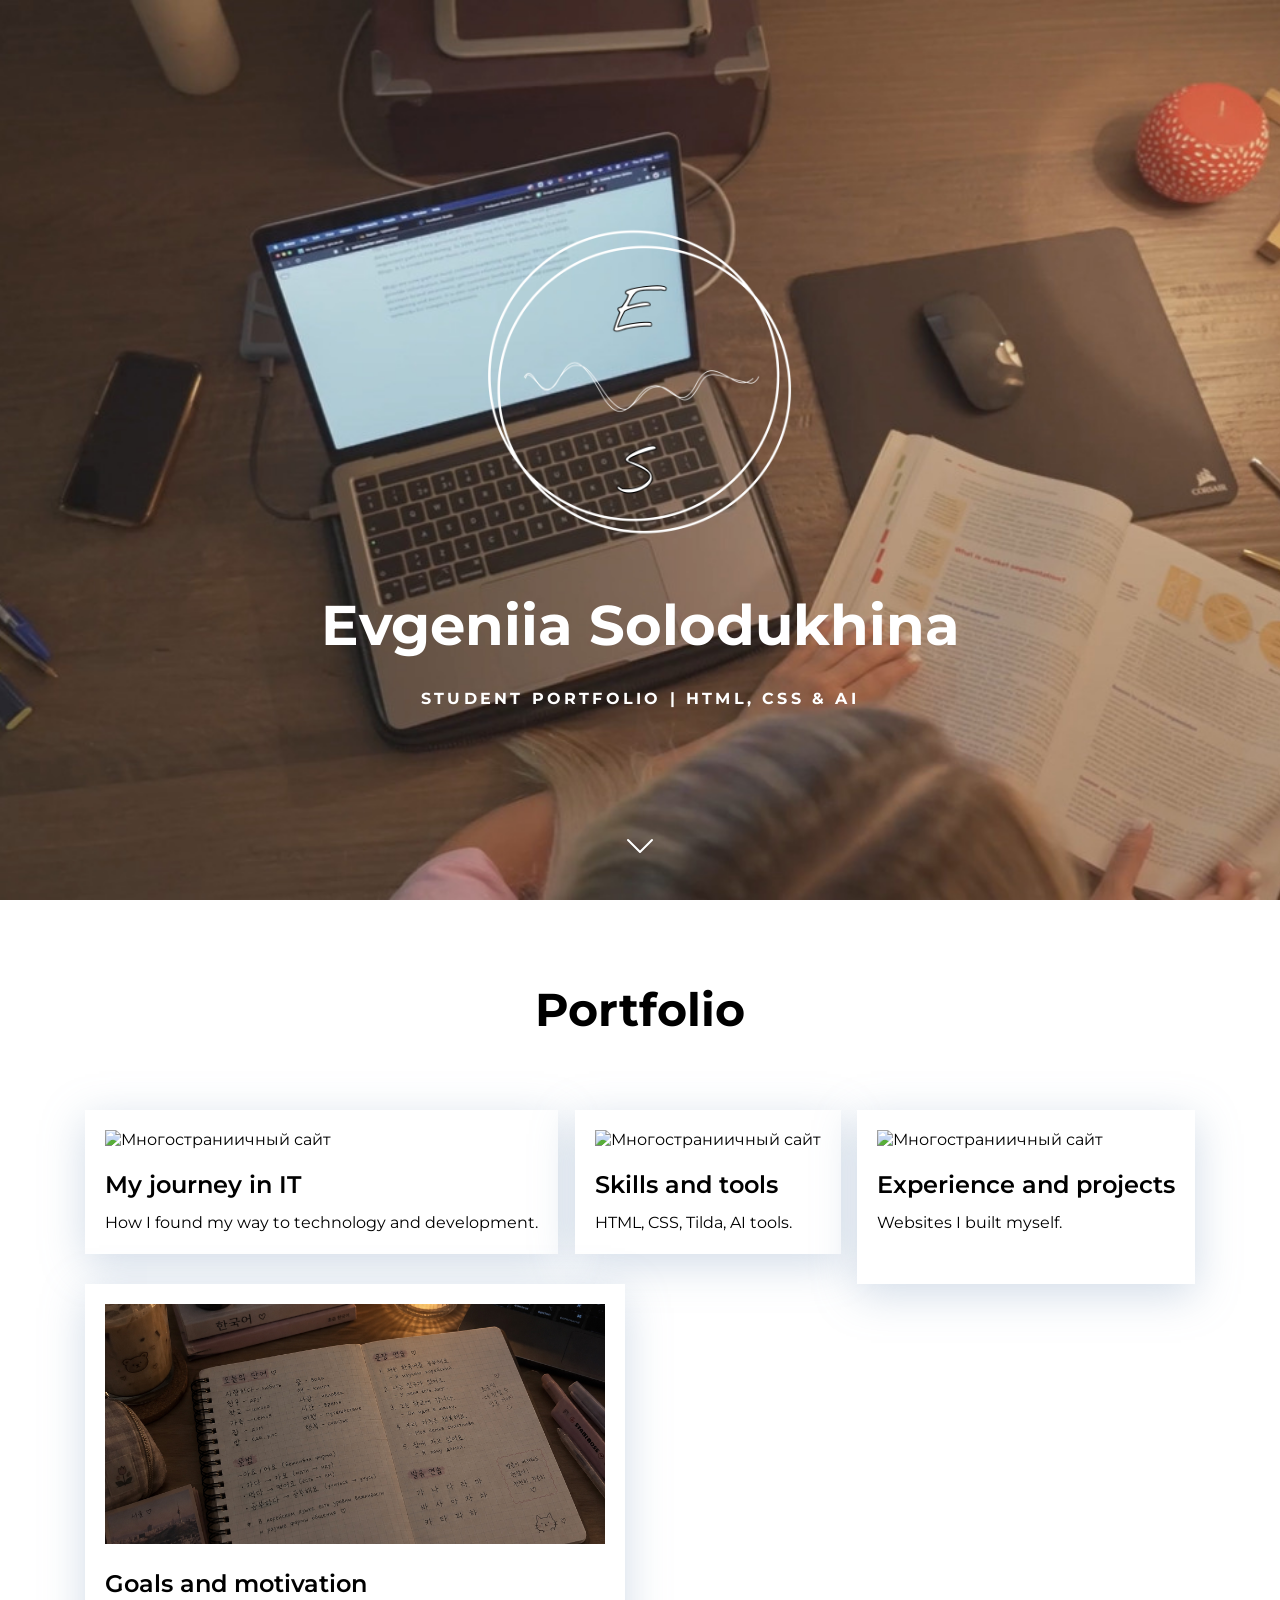
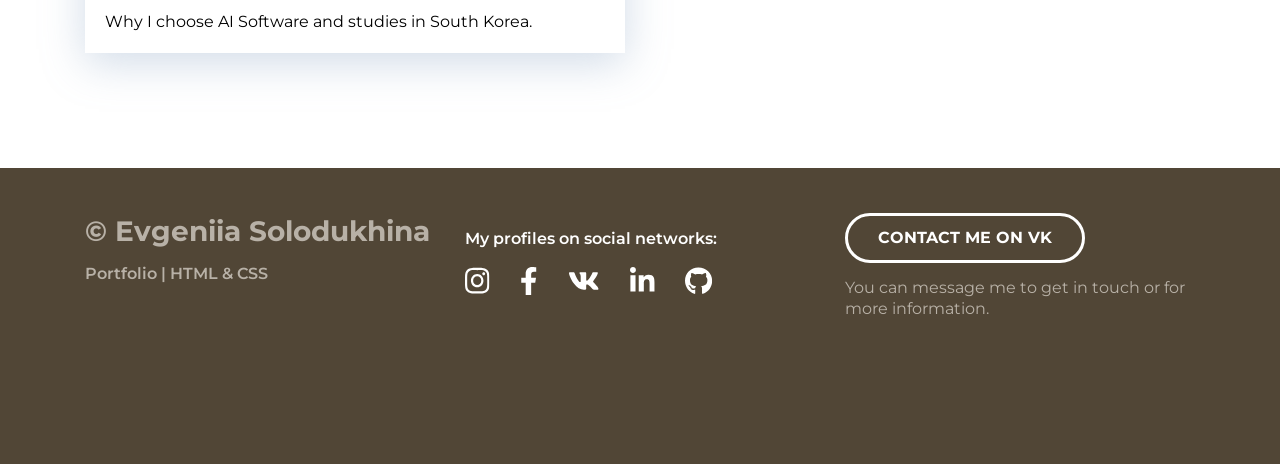
==== index.html @ 703826f3 "Add files via upload" ====
<!DOCTYPE html>
<html lang="eng">
<head>
    <meta charset="UTF-8">
    <meta name="viewport" content="width=device-width, initial-scale=1.0">
    <title>Portfolio</title>
    <link rel="stylesheet" href="./css/main.css">
    <link rel="stylesheet" href="./css/media.css">
   <link href="https://fonts.googleapis.com/css2?family=Montserrat:ital,wght@400,600,700&display=swap" rel="stylesheet">
</head>
<body>

    <div class="block">

    </div>
   
    <header class="header" id="header">
            <img src="./loga/loga.PNG" alt="" class="avatar">
        <h1 class="header-title">Evgeniia Solodukhina</h1>
        <p class="header-subtitle">Student portfolio | HTML, CSS & AI</p>
        <a href= "#portfolio" class="header-arroW">
            <img src="./img/header/chevron-down.svg" alt="arrow">
        </a>
    </header>

    <main>
        <section class="portfolio" id="portfolio">
    <div class="container">
        <h2 class="portfolio-header">Portfolio</h2>

           <!-- portfolio-cards-wrapper -->
           <div class="portfolio-cards-wrapper">

                   <!-- Card -->
            <div class="card">
                <a href="forest-travel.html" class="card-link">
                    <img class="card-img" src="./img/portfolio/forest.jpg" alt="Многостраниичный сайт">
                    <h3 class="card-title">My journey in IT</h3>
                    <p>How I found my way to technology and development.</p>
                </a>
            </div>
        <!-- // Card -->
        <!-- Card -->
         <div class="card">
            <a href="forest-travel.html" class="card-link">
                <img class="card-img" src="./img/portfolio/unit.jpg" alt="Многостраниичный сайт">
                <h3 class="card-title">Skills and tools</h3>
                <p>HTML, CSS, Tilda, AI tools.</p>
            </a>
         </div>
        <!-- // Card -->
        <!-- Card -->
         <div class="card">
            <a href="forest-travel.html" class="card-link">
                <img class="card-img" src="./img/portfolio/portfolio.jpg" alt="Многостраниичный сайт">
                <h3 class="card-title">Experience and projects</h3>
                <p>Websites I built myself.</p>
            </a>
          </div>
        <!-- // Card -->
        <!-- Card -->
           <div class="card">
            <a href="forest-travel.html" class="card-link">
                <img class="card-img" src="./img/portfolio/quantum.jpg" alt="Многостраниичный сайт">
                <h3 class="card-title">Goals and motivation</h3>
                <p>Why I choose AI Software and studies in South Korea.</p>
            </a>
         </div>
        <!-- // Card -->

        </div>
    <!-- // portfolio-cards-wrapper -->

 
    </div>
    

        </section>
    </main>

<footer class="footer ">
    <div class="container">
        <div class="footer-row">

            <!-- footer-copyright -->
            <div class="footer-copyright footer-col">
                <div class="footer-copyright-name">© Evgeniia Solodukhina</div>
                <p>Portfolio | HTML & CSS</p>
            </div>
            <!-- // footer-copyrith-->

            <!-- footer-icons -->
            <div class="footer-icons footer-col">
                <p>My profiles on social networks:</p>
                <div class="footer-icons-row">
                    <a href="https://vk.ru/away.php?to=https%3A%2F%2Fwww.instagram.com%2F__jenyo.k.__%2F&utf=1">
                        <img src="/img/icons/instagram.svg" alt="">
                    </a>
                    <a href="https://www.linkedin.com/me?trk=p_mwlite_feed-secondary_nav">
                        <img src="/img/icons/facebook-f.svg" alt="">
                    </a>
                    <a href="https://vk.ru/jenyo_k">
                        <img src="/img/icons/vk-brands.svg" alt="">
                    </a>
                    <a href="https://www.linkedin.com/me?trk=p_mwlite_feed-secondary_nav">
                        <img src="/img/icons/linkedin.svg" alt="">
                    </a>
                    <a href="https://github.com/2005jekasolod-sketch">
                        <img src="/img/icons/github-brands.svg" alt="">
                    </a>
                </div>
            </div>
            <!-- // footer-icons-->

            <!-- footer-contacts -->
            <div class="footer-contacts footer-col">
                <a href="https://vk.ru/jenyo_k" class="footer-button">
                    Contact me on VK
                </a>
                <p>You can message me to get in touch or for more information.</p>
            </div>
            <!-- // footer-contacts -->

        </div>
    </div>
</footer>

    <!-- Библиотеки и плагины-->
     <script src="./libs/jquery/jquery-4.0.0.js"></script>
     <script src="./libs/vide/jquery.vide.min.js"></script>

     <!-- Собственные скрипты и вызовы библиотек -->
      <script src="./js/main.js"></script>

</body>
</html>
---- css/main.css ----
* {
    box-sizing: border-box; /*это позволяет не менять ширину, она останется такой, которая указывалась изначально, даже если дообавить рамки*/
}

html {
    scroll-behavior: smooth;
}

body {
    margin: 0;
    font-family: "Montserrat", sans-serif; /* Как обращаемся к шрифту*/
    color: black;
    scroll-behavior: smooth; /* "smooth" - плавная прокрутка*/
}

img {
    max-width: 100%;
}

/*класс ниже следует прописывать перед классом header, тк он принадлежит всей странице в целом*/

.container {
    max-width: 1140px; /*(максимальная)-ширина, для моб версси приписывают это*/
    margin-left: auto; /*отступ слева*/
    margin-right: auto; /*отступ справа*/
    /*background-color: rgb(152, 142, 221); /*цвет фона*/
    padding-left: 15px;
    padding-right: 15px;
}

/*класс none будет скрывать блоки на странице, чтобы этот класс работал, нужно добавить его в конец или поставить знак восклицания*/
.none {
    display: none !important; /*"!important - означает важность, соответсвенно "дисплей флекс в классе хедер" не будет отменять это дейстие*/
}

/*header - стили заголовка*/

.header {
    position: relative;
    /* Определяем модель Flex-box для блока .header */
    display: flex;
    flex-direction: column; /* Выстраиваем flex-элементы в колонку, основная ось Y*/
    justify-content: center; /* Выравнивание по основной оси*/
    align-items: center; /* Выравнивание по поперечной оси */

    width: 100%;
    height: 100vh;

    /*блок, отвечающий за фон, визуал, цвет*/
    /*background-color: #556985;
    /*background-image: url("./../img/header/header-bg.jpg.jpg"); /*"./- текущая директория(папка css), "../"- выход на уровень вверх*/
    background-size: cover; /*background-size - размер фонового изображения, а cover - растянуть изображение на весь экран  без пустых областей*/
    background-position: center;
}

.avatar {
    width: 400px;
    height: 400px;
    border-radius: 50%;
    object-fit: fill;
}

.header-title {
    margin: 0; /*отключили все отступы*/
    margin-bottom: 25px; /*отступ вниз*/
    font-weight: 700;
    font-size: 56px;
    line-height: 130%; /*Будет рабоотать аналогично, если написать 1.3* 56 = 72.8 */
    text-align: center;
    color: #ffffff;
}

.header-subtitle {
    margin: 0;
    font-weight: bold;
    font-size: 16px;
    line-height: 150%;

    text-align: center;
    letter-spacing: 0.2em;
    text-transform: uppercase;

    color: #ffffff;
}

.header-arroW {
    width: 48px;
    height: 48px;

    position: absolute;
    bottom: 30px;
    left: 50%;
    transform: translate(-50%, 0);
}

/* Portfolio */

.portfolio {
   /* background-color: darkseagreen;*/
    padding-top: 80px; /*отступ сверху*/
    padding-bottom: 115px; /*отступ снизу*/
}

.portfolio-header {
    margin: 0;
    margin-bottom: 70px;
    font-weight: 700;
    font-size: 46px;
    line-height: 130%;
    text-align: center; /*выравнивание по центру*/
    color: black;
}

.portfolio-cards-wrapper {
    display: flex; /*карточки выстроились в один ряд, коллонны нет*/
    flex-wrap: wrap; /*перенос на след строчку*/
    justify-content: space-between; /*выравнивает первый  последний элмент, грамотно распределяя пространство, в данном случае распределил карточки по краям*/
}

.card {
    margin-bottom: 30px;
    /*padding: 20px;*/ /*все отступы*/
    max-width: 540px;
    background-color: #ffffff; /*цвет блока*/
    box-shadow: 0px 10px 40px rgba(126, 155, 189, 0.35); /*1- указывает по оси Х; 2- по оси Y; 40px - радиус размытия тени; цвет тени через rgba (первые 3 цифры - цвет, а 4 - прозрачность)*/
    transition: transform 0.2s ease-in;
}

.card:hover {
    transform: translateY(-15px); /*"+" - ведет крточку вниз, а "-"- вверх*/
}

.card-link {
    display: block;
    padding: 20px;
    color: black;
    text-decoration: none; /*убрали подчеркивания на ссылке*/
    transition: color 0.2s ease-in;
}

.card-link:hover {
    color: rgb(39, 91, 236);
}

.card:last-child, .card:nth-last-child(2) { /*данный селектор выберет последнюю карточку в рамках контейнера. Через запятую можно указывать 2 селектора вместе, как было ниже*/
    /*background-color: deeppink;*/
    margin-bottom: 0;
}

/*.card:nth-last-child(2) { этот элемент выбирает по номеру с конца, в данном случае это 2й с конца, предпоследний*/
    /*background-color: deeppink;*/
   /* margin-bottom: 0;*/
/*}*/

.card-img {
    margin-bottom: 20px;
}

.card-title {
    margin: 0; /*чтобы сбросить отступы*/
    margin-bottom: 13px;
    font-weight: 600;
    font-size: 24px;
    line-height: 130%;
}

.card p { /*так выбираются все теги "р", которые лежат в элементе с классом кард*/
    margin: 0;
    font-size: 16px;
    line-height: 130%;
}

/*Footer - -завершили с разделом "портфолио"*/

.footer {
    padding-top: 45px;
    padding-bottom: 130px;
    background: #514636;
    color: white;
}

.footer-row {
    display: flex;
    flex-direction: row; /*работает по умолчанию, после дисплей флекс*/
    justify-content: space-between; /*1 - выравнивание по основной оси, 2 - как элементы будут выравниваться (слева, спава, по центру)*/
}

.footer-col {
    min-width: 350px;
    flex-grow: 1;
}

.footer-copyright {
    max-width: 350px;
    color: #B8B1A7;
    line-height: 1.3;
}

.footer-copyright-name {
    font-weight: 700;
    font-size: 28px;
    margin-bottom: 15px;
}

.footer-copyright p {
    margin: 0;
    margin-bottom: 15px;
    font-size: 16px;
    font-weight: 600;
}

.footer-icons {
    max-width: 350px;
}

.footer-icons p {
    font-weight: 600;
    font-style: 16px;
    line-height: 1.3;
}

.footer-icons-row {
    display: flex; /*для иконок, чтобы выровнились в одну линию*/
    align-items: center; /*выравнивание по вертикали*/
}

.footer-icons-row > * + *{ /*звездочка выбирает все теги,но в данной конструкции обращение к блоку на первом уровне вложности*/ /*"+*" убрала отступ у инсты. + - выбирает элемент, у которого есть "сосед слева"*/
    margin-left: 30px;
}

.footer-contacts {
    max-width: 350px;
}

.footer-button {
    display: inline-block;
    height: 50px;
    padding-left: 30px;
    padding-right: 30px; /*1 блок - отвечает за дисплей, высоту, паддинги*/

    border: 3px solid #ffffff;
    border-radius: 50px; /*2 блок - отвечает за визуальные стили самого контейнера (рамка, цвет фона, тень)*/

    color: white;
    line-height: 44px;
    font-weight: 700;
    font-style: 16px;
    text-transform: uppercase; /*3 блок - отвечает за текст, цвет, толщину, размер, высота строки, трансофрмации*/
    text-decoration: none; /*убрали подчеркивание ссылки*/

    transition: all 0.2s ease-in;
}

.footer-button:hover {
    background-color: white;
    color: #514636;
}

.footer-contacts p {
    margin: 15px 0;
    font-style: 16px;
    line-height: 1.3;
    color: #B8B1A7
}

/*Project*/

.project {
    padding: 80px 0 120px 0;
    text-align: center;
}

.project-header {
    margin: 0;
    margin-bottom: 40px;
    font-weight: bold;
    font-size: 46px;
    line-height: 1.3;
}

.project-img {
    margin-bottom: 70px;
}

.project-description {
    margin: 0 auto 60px;
    max-width: 730px;
}

.project-description p {
    margin-top: 0;
    margin-bottom: 15px;
    font-style: 16px;
    line-height: 1.5;
}

.project-btn-back {
    display: inline-block;
    height: 60px;
    padding-left: 30px;
    padding-right: 30px; /*1 блок - отвечает за дисплей, высоту, паддинги*/

    border: 3px solid #756c60;
    border-radius: 50px; /*2 блок - отвечает за визуальные стили самого контейнера (рамка, цвет фона, тень)*/

    color: #756c60;
    line-height: 54px;
    font-weight: 700;
    font-style: 16px;
    text-transform: uppercase; /*3 блок - отвечает за текст, цвет, толщину, размер, высота строки, трансофрмации*/
    text-decoration: none; /*убрали подчеркивание ссылки*/

    transition: all 0.2s ease-in;
}

.project-btn-back:hover {
    background-color: #756c60;
    color: white;
}

/*.block {
    width: 800px;
    height: 400px;
    background-color: blueviolet;
}*/

/* Когда размер экрана меньше, чем 800px, тогда будет работать данный код, когда больше, то не будет рабоать (для экранов с шириной до 800px)*/
/*@media (max-width: 800px) {
    .block {
        width: 400px;
        background-color: coral;
    }
}*/

/*@media (max-width: 600px) {
    .block {
        width: 300px;
        background-color: rgb(130, 255, 80);
    }
}*/
---- css/media.css ----
/* Для экрана с шириной дл 1140px */
@media (max-width: 1140px) {
    .card {
        width: calc(50% - 15px);
    }

    .footer {
        padding-top: 40px;
        padding-bottom: 60px;
    }

    .footer-row {
        flex-direction: column-reverse;
        align-items: center;
        text-align: center;
    }

    .footer-col {
        margin-bottom: 50px;
    }

    .footer-col:first-child {
        margin-bottom: 0;
    }
}

/* Медиа запрос: для экранов 760px */
@media (max-width: 760px) {
    .header-title {
        font-size: 32px;
    }

    .header-subtitle {
        font-size: 14px;
    }

    .portfolio {
        padding-top: 40px;
        padding-bottom: 60px;
    }

    .portfolio-header {
        font-size: 32px;
        margin-bottom: 30px;
    }

    .portfolio-cards-wrapper {
        justify-content: center;
    }

    .card {
        max-width: 530px;
        width: 100%;
    }

    .card:nth-last-child(2) {
        margin-bottom: 30px;
    }

    .card-link {
        padding: 15px;
    }

    .card-img {
        margin-bottom: 10px;
    }

    .card-title {
        font-size: 18px;
        margin-bottom: 10px;
    }

    .card p {
        font-size: 14px;
    }

    .footer-copyright-name {
        font-size: 18px;
        margin-bottom: 5px;
    }

    .footer-copyright p {
        font-size: 14px;
    }

    .footer-icons p {
        font-size: 14px;
    }

    .footer-contacts p {
        font-size: 14px;
        margin: 0;
        margin-top: 15px;
    }

    .project {
        padding: 40px 0 60px;
    }
    .project-header {
        font-size: 28px;
        margin-bottom: 30px;
    }

    .project-img {
        margin-bottom: 20px;
    }

    .project-description {
        margin-bottom: 50px;
    }

    .project-btn-back {
        padding: 0 10px;
        width: 100%;
        max-width: 320px;
    }

    .avatar {
        width: 150px;
        height: 150px;
    }
}
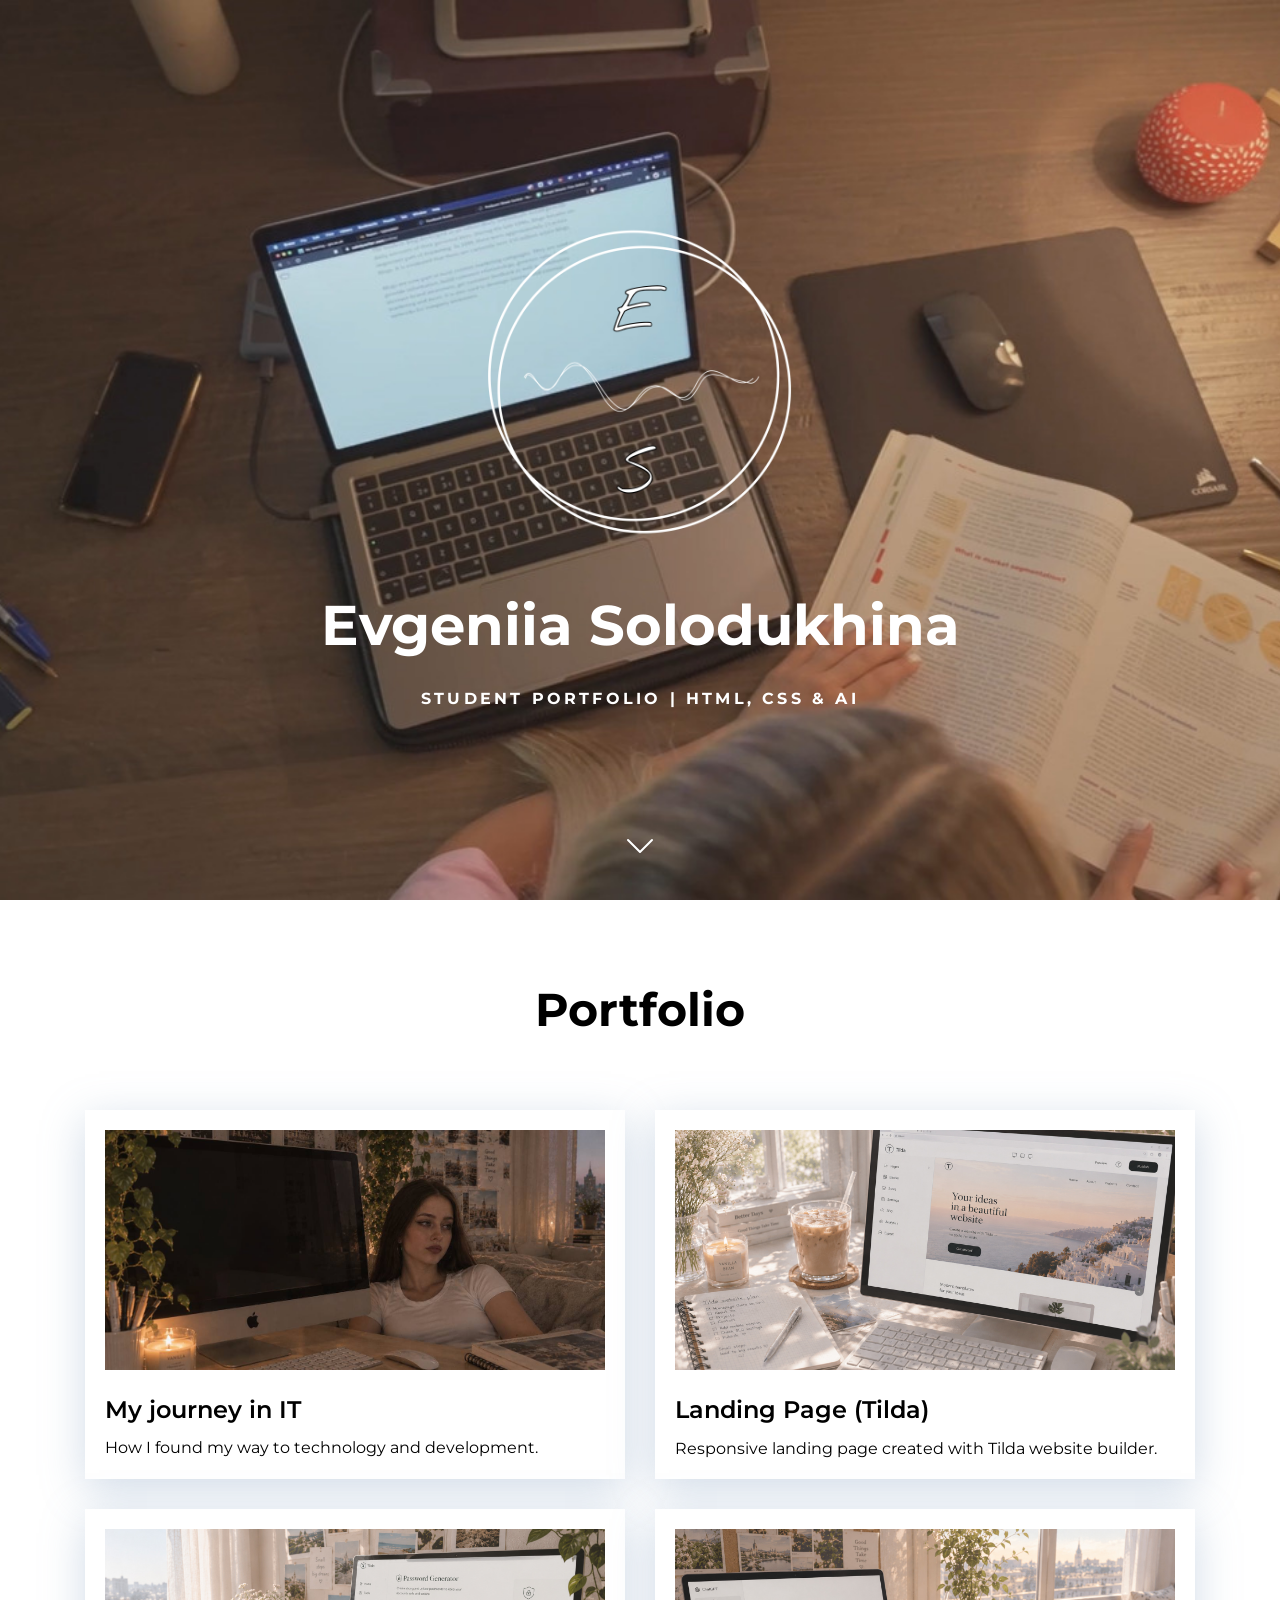
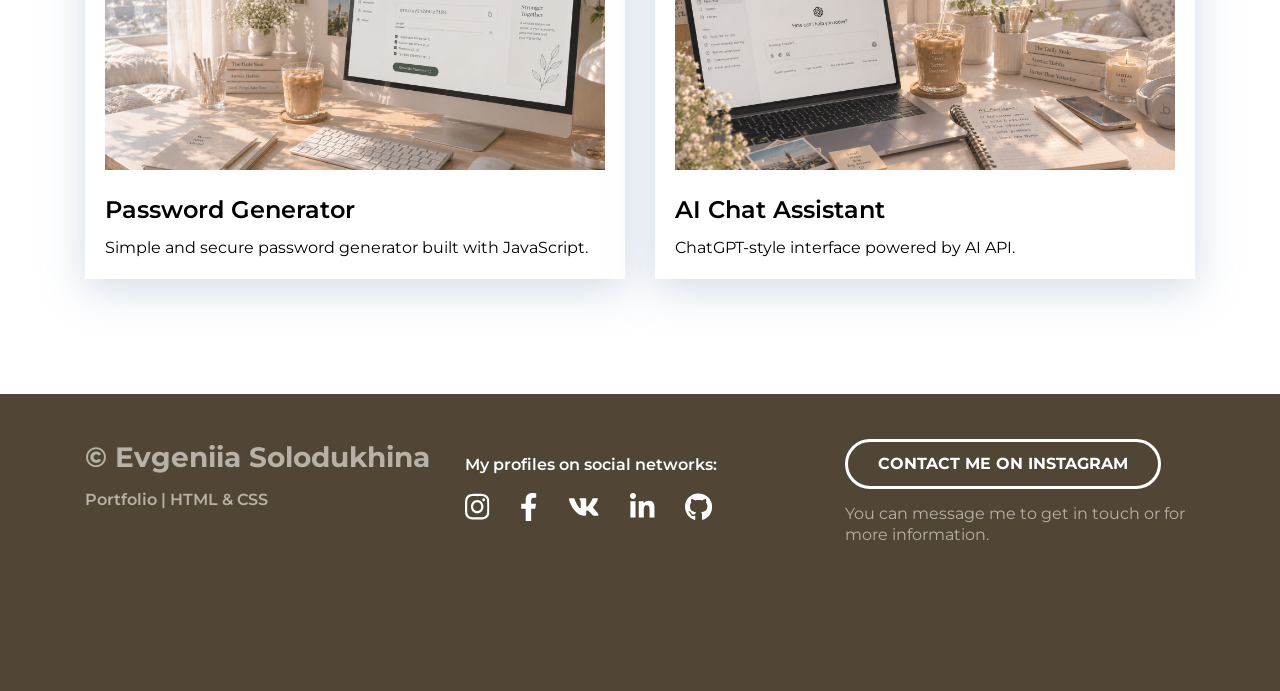
==== commit 1b59acf4: "Add files via upload" ====
--- a/index.html
+++ b/index.html
@@ -34,7 +34,7 @@
                    <!-- Card -->
             <div class="card">
                 <a href="forest-travel.html" class="card-link">
-                    <img class="card-img" src="./img/portfolio/forest.jpg" alt="Многостраниичный сайт">
+                    <img class="card-img" src="./img/portfolio/forest.jpg" alt="Multi-page website">
                     <h3 class="card-title">My journey in IT</h3>
                     <p>How I found my way to technology and development.</p>
                 </a>
@@ -42,28 +42,28 @@
         <!-- // Card -->
         <!-- Card -->
          <div class="card">
-            <a href="forest-travel.html" class="card-link">
-                <img class="card-img" src="./img/portfolio/unit.jpg" alt="Многостраниичный сайт">
-                <h3 class="card-title">Skills and tools</h3>
-                <p>HTML, CSS, Tilda, AI tools.</p>
+            <a href="https://website-builder-luxury.tilda.ws/page139737396.html" class="card-link">
+                <img class="card-img" src="./img/portfolio/unit.jpg" alt="Multi-page website">
+                <h3 class="card-title">Landing Page (Tilda)</h3>
+                <p>Responsive landing page created with Tilda website builder.</p>
             </a>
          </div>
         <!-- // Card -->
         <!-- Card -->
          <div class="card">
-            <a href="forest-travel.html" class="card-link">
-                <img class="card-img" src="./img/portfolio/portfolio.jpg" alt="Многостраниичный сайт">
-                <h3 class="card-title">Experience and projects</h3>
-                <p>Websites I built myself.</p>
+            <a href="https://2005jekasolod-sketch.github.io/password-generator/" class="card-link">
+                <img class="card-img" src="./img/portfolio/portfolio.jpg" alt="Multi-page website">
+                <h3 class="card-title">Password Generator</h3>
+                <p>Simple and secure password generator built with JavaScript.</p>
             </a>
           </div>
         <!-- // Card -->
         <!-- Card -->
            <div class="card">
-            <a href="forest-travel.html" class="card-link">
-                <img class="card-img" src="./img/portfolio/quantum.jpg" alt="Многостраниичный сайт">
-                <h3 class="card-title">Goals and motivation</h3>
-                <p>Why I choose AI Software and studies in South Korea.</p>
+            <a href="https://gpt-clone-roan.vercel.app" class="card-link">
+                <img class="card-img" src="./img/portfolio/quantum.jpg" alt="Multi-page website">
+                <h3 class="card-title">AI Chat Assistant</h3>
+                <p>ChatGPT-style interface powered by AI API.</p>
             </a>
          </div>
         <!-- // Card -->
@@ -94,19 +94,19 @@
                 <p>My profiles on social networks:</p>
                 <div class="footer-icons-row">
                     <a href="https://vk.ru/away.php?to=https%3A%2F%2Fwww.instagram.com%2F__jenyo.k.__%2F&utf=1">
-                        <img src="/img/icons/instagram.svg" alt="">
+                        <img src="img/icons/instagram.svg" alt="">
                     </a>
                     <a href="https://www.linkedin.com/me?trk=p_mwlite_feed-secondary_nav">
-                        <img src="/img/icons/facebook-f.svg" alt="">
+                        <img src="img/icons/facebook-f.svg" alt="">
                     </a>
                     <a href="https://vk.ru/jenyo_k">
-                        <img src="/img/icons/vk-brands.svg" alt="">
+                        <img src="img/icons/vk-brands.svg" alt="">
                     </a>
                     <a href="https://www.linkedin.com/me?trk=p_mwlite_feed-secondary_nav">
-                        <img src="/img/icons/linkedin.svg" alt="">
+                        <img src="img/icons/linkedin.svg" alt="">
                     </a>
                     <a href="https://github.com/2005jekasolod-sketch">
-                        <img src="/img/icons/github-brands.svg" alt="">
+                        <img src="img/icons/github-brands.svg" alt="">
                     </a>
                 </div>
             </div>
@@ -114,8 +114,8 @@
 
             <!-- footer-contacts -->
             <div class="footer-contacts footer-col">
-                <a href="https://vk.ru/jenyo_k" class="footer-button">
-                    Contact me on VK
+                <a href="https://vk.ru/away.php?to=https%3A%2F%2Fwww.instagram.com%2F__jenyo.k.__%2F&utf=1" class="footer-button">
+                    Contact me on Instagram
                 </a>
                 <p>You can message me to get in touch or for more information.</p>
             </div>
